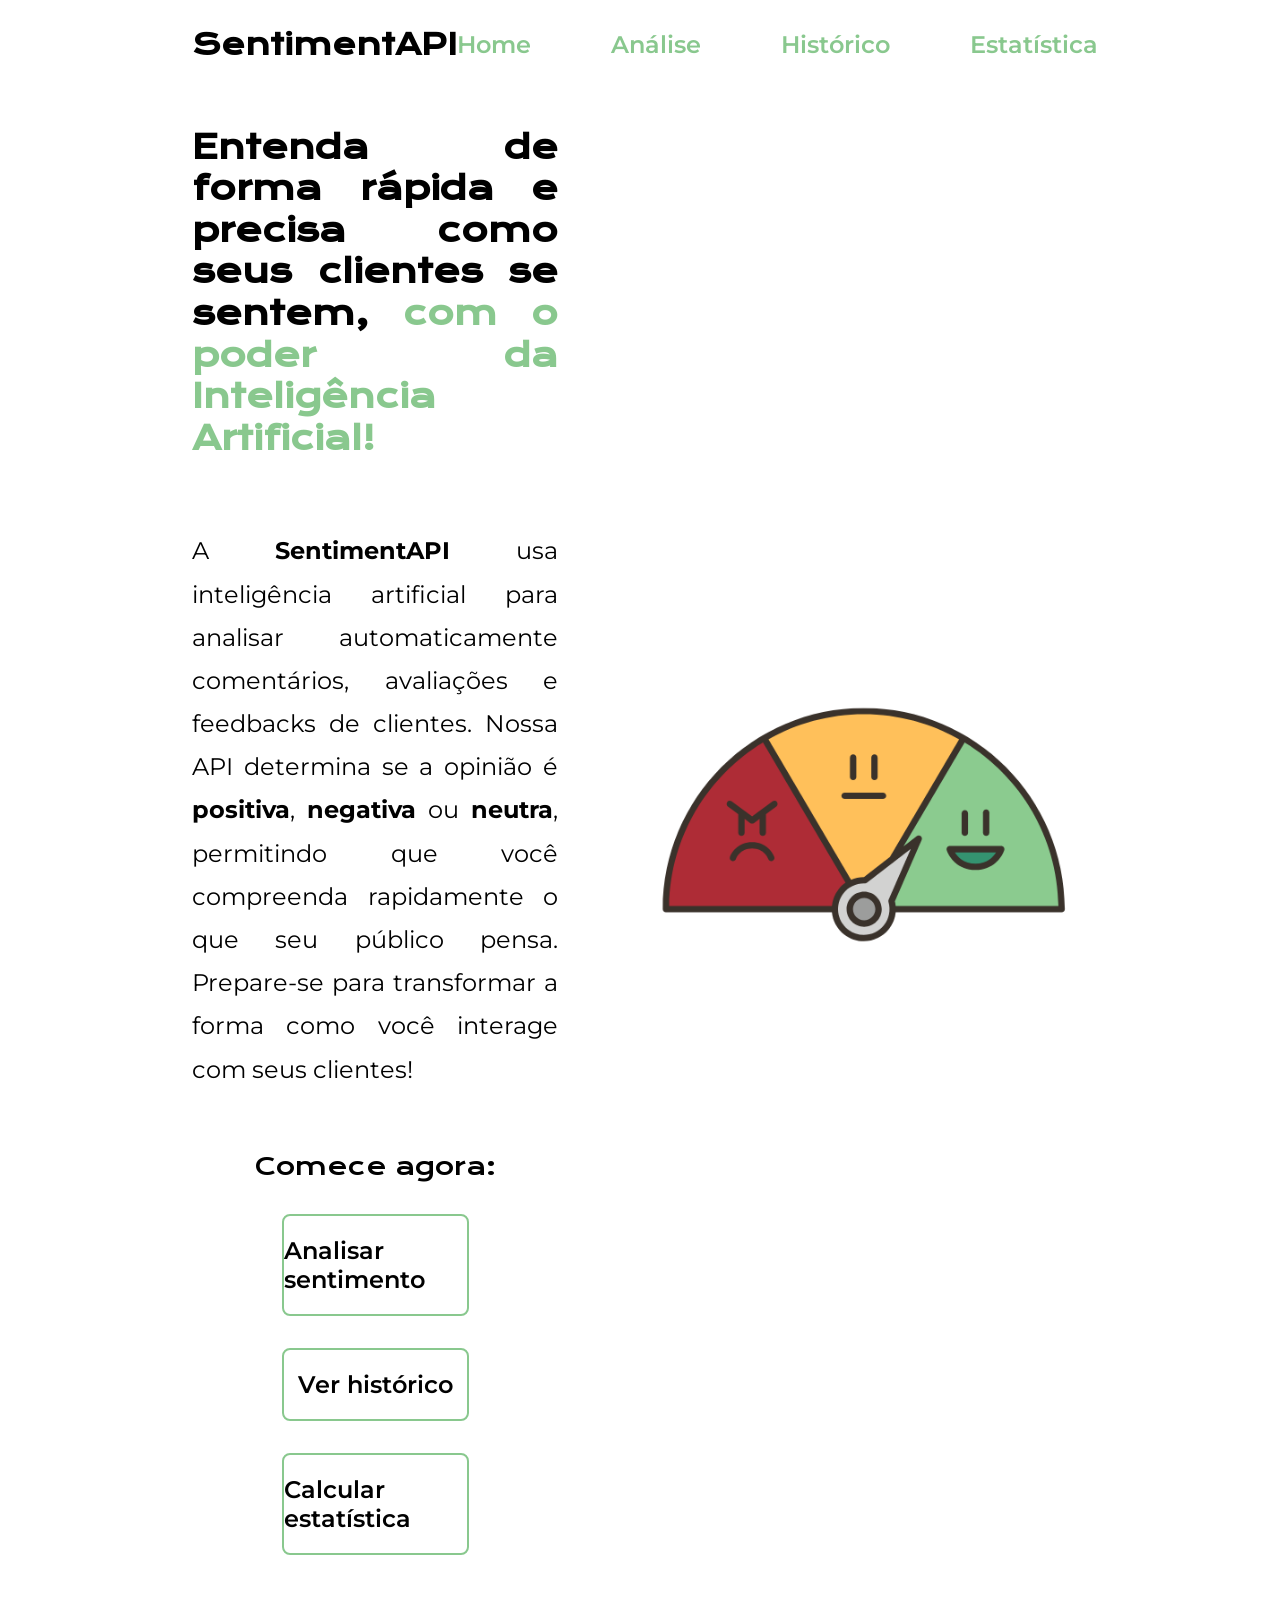
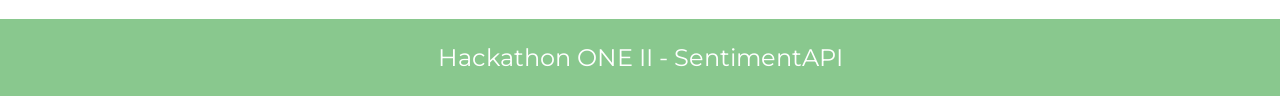
==== front-end/index.html @ 6873ef8d "Add files via upload feat: add front-end pages, styles and scripts for SentimentAPI" ====
<!DOCTYPE html>
<html lang="pt-br">
  <head>
    <meta charset="UTF-8" />
    <meta name="viewport" content="width=device-width, initial-scale=1.0" />
    <title>SentimentAPI</title>
    <link rel="icon" href="assets/favicon.png" type="image/x-icon" />
    <link rel="stylesheet" href="styles/style.css" />
  </head>
  <body>
    <header class="header">
      <div class="header__content">
        <span class="header__logo"><strong>SentimentAPI</strong></span>
        <nav class="header__menu">
          <a class="header__menu__link" href="index.html">Home</a>
          <a class="header__menu__link" href="analyze.html">Análise</a>
          <a class="header__menu__link" href="history.html">Histórico</a>
          <a class="header__menu__link" href="stats.html">Estatística</a>
        </nav>
      </div>
    </header>
    <main class="presentation">
      <section class="presentation__content">
        <h1 class="presentation__content__title">
          Entenda de forma rápida e precisa como seus clientes se sentem,
          <strong class="title-highlight"
            >com o poder da Inteligência Artificial!</strong
          >
        </h1>
        <p class="presentation__content__text">
          A <strong>SentimentAPI</strong> usa inteligência artificial para
          analisar automaticamente comentários, avaliações e feedbacks de
          clientes. Nossa API determina se a opinião é
          <strong>positiva</strong>, <strong>negativa</strong> ou
          <strong>neutra</strong>, permitindo que você compreenda rapidamente o
          que seu público pensa. Prepare-se para transformar a forma como você
          interage com seus clientes!
        </p>
        <div class="presentation__link">
          <h2 class="presentation__link__subtitle">Comece agora:</h2>
          <a class="presentation__link__navigation" href="analyze.html">
            Analisar sentimento
          </a>
          <a class="presentation__link__navigation" href="history.html">
            Ver histórico
          </a>
          <a class="presentation__link__navigation" href="stats.html">
            Calcular estatística
          </a>
        </div>
      </section>
      <img
        class="presentation__image"
        src="assets/satisfaction.png"
        alt="Medidor de satisfação"
      />
    </main>
    <footer class="footer">
      <p>Hackathon ONE II - SentimentAPI</p>
    </footer>
  </body>
</html>
---- front-end/styles/style.css ----
@import url("https://fonts.googleapis.com/css2?family=Krona+One&family=Montserrat:ital@0;1&display=swap");
@import url("https://fonts.googleapis.com/css2?family=Montserrat:ital,wght@0,600;1,600&display=swap");

:root {
  --cor-primaria: #ffffff;
  --cor-secundaria: #000000;
  --cor-terciaria: #89c88e;
  --cor-hover: #ffbf5a;

  --fonte-primaria: "Krona One", sans-serif;
  --fonte-secundaria: "Montserrat", sans-serif;
}

* {
  margin: 0;
  padding: 0;
}

body {
  height: 100vh;
  box-sizing: border-box;
  background-color: var(--cor-primaria);
  color: var(--cor-secundaria);
  display: flex;
  flex-direction: column;
}

.header {
  padding: 2% 15% 0 15%;
}

.header__content {
  display: flex;
  align-items: center;
  justify-content: space-between;
}

.header__logo {
  font-family: var(--fonte-primaria);
  font-size: 1.8rem;
  color: var(--cor-secundaria);
}

.header__menu {
  display: flex;
  gap: 80px;
}

.header__menu__link {
  font-family: var(--fonte-secundaria);
  font-size: 1.5rem;
  font-weight: 600;
  color: var(--cor-terciaria);
  text-decoration: none;
}

.presentation {
  flex: 1;
  padding: 5% 15%;
  display: flex;
  align-items: center;
  justify-content: space-between;
  gap: 82px;
}

.presentation__content {
  width: 50%;
  display: flex;
  flex-direction: column;
  gap: 60px;
  text-align: justify;
}

.presentation__content__title {
  font-size: 2rem;
  font-family: var(--fonte-primaria);
  line-height: 1.3;
  text-align: justify;
  margin-bottom: 10px;
}

.title-highlight {
  color: var(--cor-terciaria);
  text-decoration: none;
}

.presentation__content__text {
  font-size: 1.5rem;
  font-family: var(--fonte-secundaria);
  text-align: justify;
  line-height: 1.8;
}

.presentation__content__image {
  justify-content: center;
  max-width: 300px;
  margin: 1rem auto 0 auto;
  display: block;
}

.presentation__content__image img {
  width: 100%;
}

.presentation__link {
  display: flex;
  flex-direction: column;
  justify-content: space-between;
  align-items: center;
  gap: 32px;
}

.presentation__link__subtitle {
  font-size: 1.5rem;
  font-family: var(--fonte-primaria);
  font-weight: 400;
  color: var(--cor-secundaria);
}

.presentation__link__navigation {
  display: flex;
  justify-content: center;
  gap: 16px;
  border: 2px solid var(--cor-terciaria);
  width: 50%;
  border-radius: 8px;
  font-size: 1.5rem;
  font-weight: 600;
  padding: 20px 0;
  text-decoration: none;
  color: var(--cor-secundaria);
  font-family: var(--fonte-secundaria);
  transition: background-color 0.3s ease;
}

.presentation__link__navigation:hover {
  background-color: var(--cor-hover);
}

.presentation__image {
  width: 50%;
}

.presentation__textarea {
  width: 100%;
  font-size: 1.5rem;
  padding: 10px;
  margin-top: 20px;
  border-radius: 8px;
  border: 1px solid #ddd;
  resize: none;
  font-family: var(--fonte-secundaria);
}

.presentation__button {
  font-size: 1.5rem;
  padding: 10px;
  margin-top: 20px;
  border-radius: 8px;
  border: none;
  background-color: var(--cor-terciaria);
  color: var(--cor-primaria);
  cursor: pointer;
  font-family: var(--fonte-secundaria);
}

.presentation__result {
  width: 50%;
  display: flex;
  flex-direction: column;
  align-items: center;
  text-align: center;
  gap: 20px;
}

.presentation__result__title {
  font-size: 2rem;
  font-family: var(--fonte-primaria);
  line-height: 1.3;
  text-align: justify;
  margin-bottom: 10px;
}

.presentation__result__text {
  font-size: 2rem;
  font-family: var(--fonte-secundaria);
  font-weight: 600;
}

.presentation__result__emoji {
  font-size: 5rem;
  margin-top: 20px;
}

.presentation__input {
  width: 96%;
  padding: 12px;
  font-size: 1.2rem;
  border-radius: 8px;
  border: 1px solid #ccc;
  margin-bottom: 16px;
}

.presentation__stats {
  width: 45%;
  display: flex;
  flex-direction: column;
  gap: 20px;
}

.presentation__stats__title {
  font-size: 2rem;
  font-family: var(--fonte-primaria);
  line-height: 1.3;
  text-align: center;
  margin-bottom: 10px;
}

.presentation__label {
  font-family: var(--fonte-secundaria);
  font-size: 1.2rem;
  font-weight: 600;
  margin-bottom: 8px;
  display: block;
  color: var(--cor-secundaria);
  text-align: center;
}

.history__wrapper {
  width: 50%;
  display: flex;
  flex-direction: column;
}

.history {
  display: flex;
  flex-direction: column;
  gap: 20px;
}

.history__item {
  display: flex;
  gap: 20px;
  padding: 20px;
  border-radius: 12px;
  border: 1px solid #e0e0e0;
  background-color: #fafafa;
}

.history__emoji {
  font-size: 2.5rem;
}

.history__info {
  display: flex;
  flex-direction: column;
  gap: 6px;
}

.history__comment {
  font-size: 1.1rem;
  font-family: var(--fonte-secundaria);
  color: var(--cor-secundaria);
}

.history__sentiment {
  font-size: 1.3rem;
  font-weight: 600;
  color: var(--cor-terciaria);
  font-family: var(--fonte-secundaria);
}

.history__probability {
  font-size: 1.1rem;
  color: var(--cor-secundaria);
  font-family: var(--fonte-secundaria);
}

.history__empty {
  text-align: center;
  padding: 40px;
}

.history__empty-text {
  font-size: 28px;
  font-weight: 600;
  margin-bottom: 4px;
  color: var(--cor-secundaria);
  font-family: var(--fonte-secundaria);
}

.history__empty-subtext {
  font-size: 24px;
  color: var(--cor-secundaria);
  font-family: var(--fonte-secundaria);
}

.pagination {
  margin-top: 40px;
  width: 100%;
  display: flex;
  justify-content: center;
  align-items: center;
  gap: 20px;
}

.pagination__button {
  padding: 10px 20px;
  border-radius: 8px;
  border: none;
  background-color: var(--cor-terciaria);
  color: #fff;
  font-size: 1rem;
  font-family: var(--fonte-secundaria);
  cursor: pointer;
}

.pagination__info {
  font-family: var(--fonte-secundaria);
  font-size: 1.1rem;
}

.sentiment--positive {
  color: #6fbf73;
}

.sentiment--negative {
  color: #e57373;
}

.sentiment--neutral {
  color: #ffb74d;
}

.stats__card {
  display: flex;
  align-items: center;
  justify-content: space-between;
  padding: 20px;
  border-radius: 12px;
  font-size: 1.3rem;
  font-family: var(--fonte-secundaria);
  background-color: #f5f5f5;
}

.stats__message {
  margin-top: 1rem;
  font-size: 1.2rem;
  color: var(--fonte-secundaria);
  font-family: var(--fonte-secundaria);
  text-align: center;
}

.stats__emoji {
  font-size: 2rem;
}

.stats--positive {
  border-left: 6px solid #4caf50;
}

.stats--neutral {
  border-left: 6px solid #ffb300;
}

.stats--negative {
  border-left: 6px solid #f44336;
}

.footer {
  padding: 24px;
  color: var(--cor-primaria);
  background-color: var(--cor-terciaria);
  text-align: center;
  font-family: var(--fonte-secundaria);
  font-size: 1.5rem;
  font-weight: 400;
}

@media (max-width: 1200px) {
  .header {
    padding: 10%;
  }

  .header__content {
    justify-content: center;
  }

  .presentation {
    flex-direction: column;
    gap: 40px;
    padding: 5%;
  }

  .presentation__content {
    width: auto;
  }
}
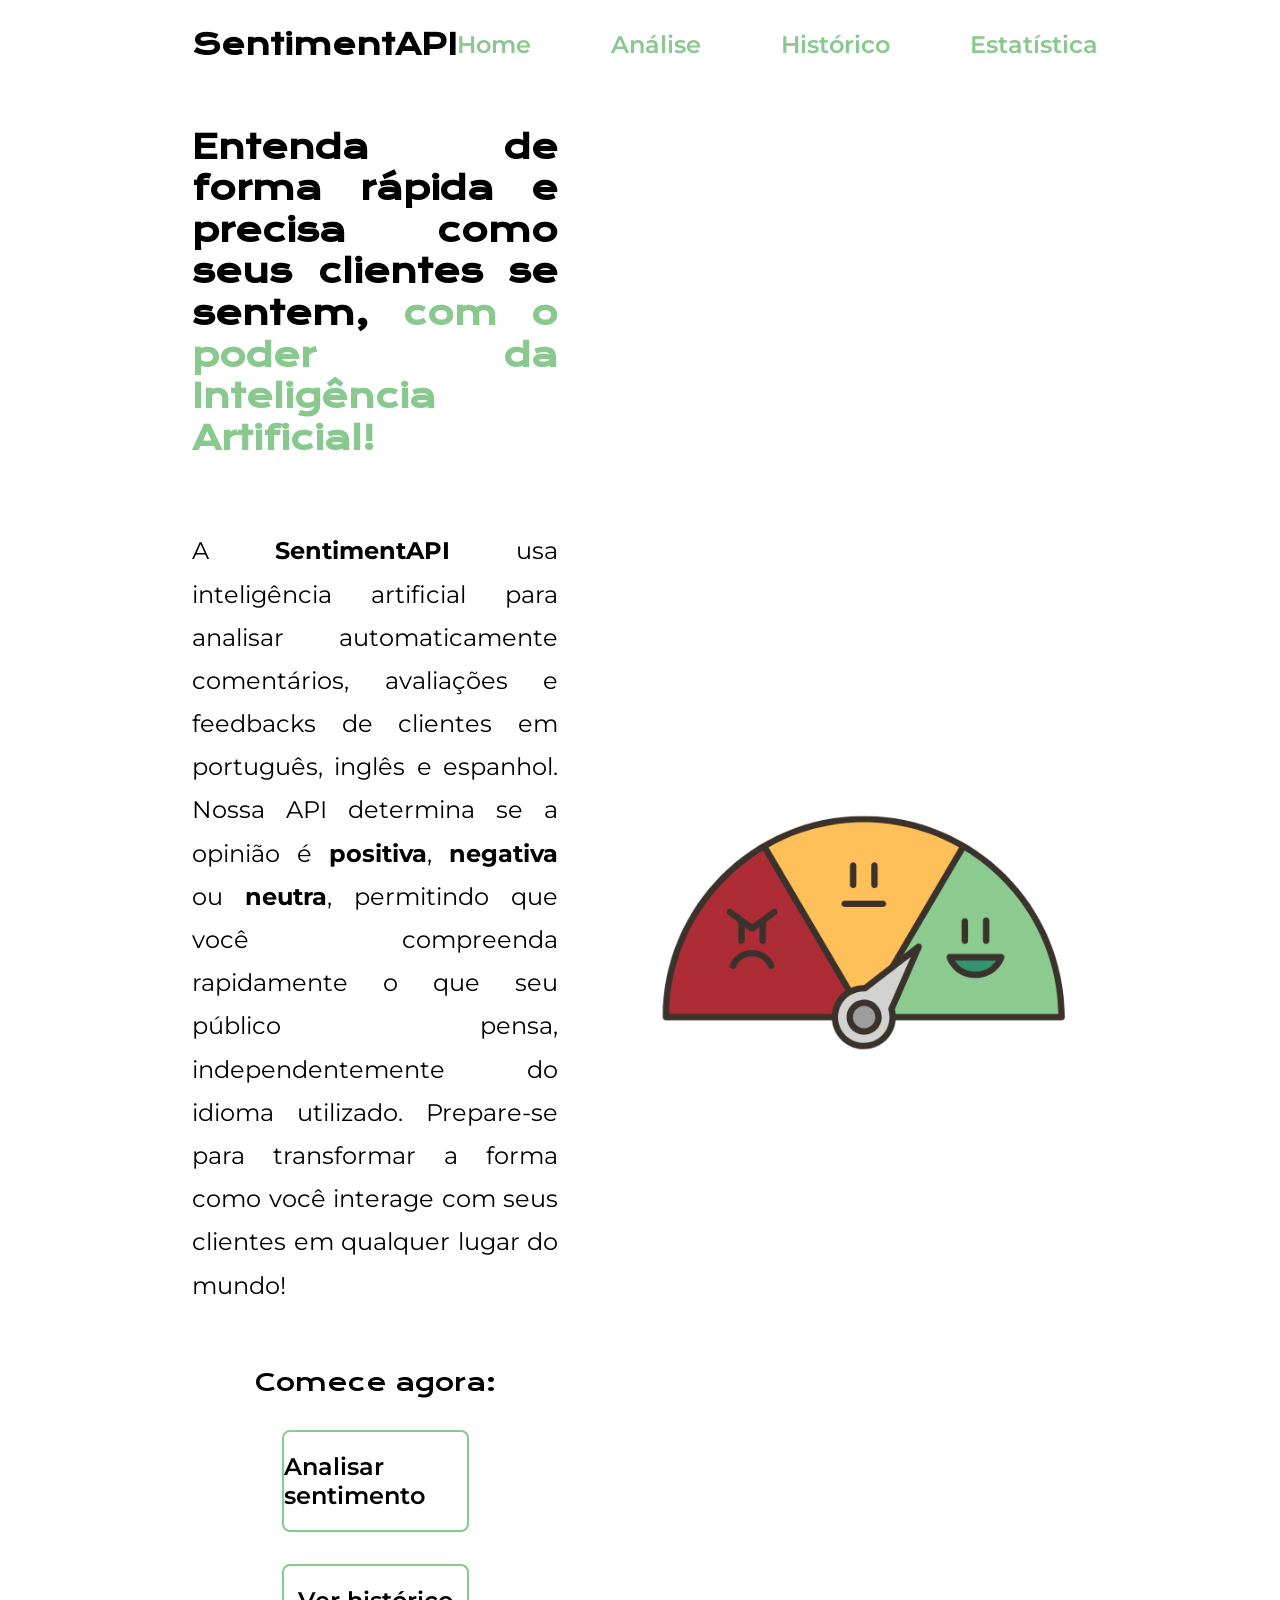
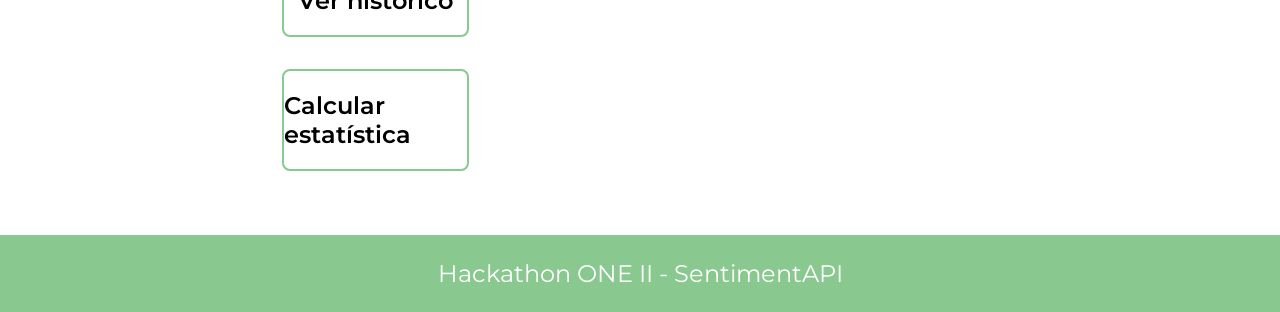
==== commit a5cf3a68: "feat: add batch analysis UI and total comments indicators - Display total comments in history and st" ====
--- a/front-end/index.html
+++ b/front-end/index.html
@@ -1,62 +1,63 @@
 <!DOCTYPE html>
 <html lang="pt-br">
-  <head>
-    <meta charset="UTF-8" />
-    <meta name="viewport" content="width=device-width, initial-scale=1.0" />
+<head>
+    <meta charset="UTF-8"/>
+    <meta name="viewport" content="width=device-width, initial-scale=1.0"/>
     <title>SentimentAPI</title>
-    <link rel="icon" href="assets/favicon.png" type="image/x-icon" />
-    <link rel="stylesheet" href="styles/style.css" />
-  </head>
-  <body>
-    <header class="header">
-      <div class="header__content">
+    <link rel="icon" href="assets/favicon.png" type="image/x-icon"/>
+    <link rel="stylesheet" href="styles/style.css"/>
+</head>
+<body>
+<header class="header">
+    <div class="header__content">
         <span class="header__logo"><strong>SentimentAPI</strong></span>
         <nav class="header__menu">
-          <a class="header__menu__link" href="index.html">Home</a>
-          <a class="header__menu__link" href="analyze.html">Análise</a>
-          <a class="header__menu__link" href="history.html">Histórico</a>
-          <a class="header__menu__link" href="stats.html">Estatística</a>
+            <a class="header__menu__link" href="index.html">Home</a>
+            <a class="header__menu__link" href="analyze.html">Análise</a>
+            <a class="header__menu__link" href="history.html">Histórico</a>
+            <a class="header__menu__link" href="stats.html">Estatística</a>
         </nav>
-      </div>
-    </header>
-    <main class="presentation">
-      <section class="presentation__content">
+    </div>
+</header>
+<main class="presentation">
+    <section class="presentation__content">
         <h1 class="presentation__content__title">
-          Entenda de forma rápida e precisa como seus clientes se sentem,
-          <strong class="title-highlight"
+            Entenda de forma rápida e precisa como seus clientes se sentem,
+            <strong class="title-highlight"
             >com o poder da Inteligência Artificial!</strong
-          >
+            >
         </h1>
         <p class="presentation__content__text">
-          A <strong>SentimentAPI</strong> usa inteligência artificial para
-          analisar automaticamente comentários, avaliações e feedbacks de
-          clientes. Nossa API determina se a opinião é
-          <strong>positiva</strong>, <strong>negativa</strong> ou
-          <strong>neutra</strong>, permitindo que você compreenda rapidamente o
-          que seu público pensa. Prepare-se para transformar a forma como você
-          interage com seus clientes!
+            A <strong>SentimentAPI</strong> usa inteligência artificial para
+            analisar automaticamente comentários, avaliações e feedbacks de
+            clientes em português, inglês e espanhol. Nossa API determina se a
+            opinião é <strong>positiva</strong>, <strong>negativa</strong> ou
+            <strong>neutra</strong>, permitindo que você compreenda rapidamente o
+            que seu público pensa, independentemente do idioma utilizado.
+            Prepare-se para transformar a forma como você interage com seus
+            clientes em qualquer lugar do mundo!
         </p>
         <div class="presentation__link">
-          <h2 class="presentation__link__subtitle">Comece agora:</h2>
-          <a class="presentation__link__navigation" href="analyze.html">
-            Analisar sentimento
-          </a>
-          <a class="presentation__link__navigation" href="history.html">
-            Ver histórico
-          </a>
-          <a class="presentation__link__navigation" href="stats.html">
-            Calcular estatística
-          </a>
+            <h2 class="presentation__link__subtitle">Comece agora:</h2>
+            <a class="presentation__link__navigation" href="analyze.html">
+                Analisar sentimento
+            </a>
+            <a class="presentation__link__navigation" href="history.html">
+                Ver histórico
+            </a>
+            <a class="presentation__link__navigation" href="stats.html">
+                Calcular estatística
+            </a>
         </div>
-      </section>
-      <img
-        class="presentation__image"
-        src="assets/satisfaction.png"
-        alt="Medidor de satisfação"
-      />
-    </main>
-    <footer class="footer">
-      <p>Hackathon ONE II - SentimentAPI</p>
-    </footer>
-  </body>
+    </section>
+    <img
+            class="presentation__image"
+            src="assets/satisfaction.png"
+            alt="Medidor de satisfação"
+    />
+</main>
+<footer class="footer">
+    <p>Hackathon ONE II - SentimentAPI</p>
+</footer>
+</body>
 </html>
--- a/front-end/styles/style.css
+++ b/front-end/styles/style.css
@@ -142,7 +142,7 @@
 }
 
 .presentation__textarea {
-  width: 100%;
+  width: 97%;
   font-size: 1.5rem;
   padding: 10px;
   margin-top: 20px;
@@ -153,6 +153,8 @@
 }
 
 .presentation__button {
+  width: 100%;
+  text-align: center;
   font-size: 1.5rem;
   padding: 10px;
   margin-top: 20px;
@@ -295,6 +297,16 @@
   font-family: var(--fonte-secundaria);
 }
 
+.history__total {
+  font-family: var(--fonte-secundaria);
+  margin-top: 20px;
+  text-align: center;
+  font-size: 1.2rem;
+  font-weight: 500;
+  color: var(--cor-secundaria);
+  opacity: 0.9;
+}
+
 .pagination {
   margin-top: 40px;
   width: 100%;
@@ -367,6 +379,26 @@
   border-left: 6px solid #f44336;
 }
 
+.stats__total {
+  font-family: var(--fonte-secundaria);
+  margin-top: 10px;
+  text-align: center;
+  font-size: 1.2rem;
+  font-weight: 500;
+  color: var(--cor-secundaria);
+  opacity: 0.9;
+}
+
+.stats__used-info {
+  font-family: var(--fonte-secundaria);
+  margin-top: 10px;
+  text-align: center;
+  font-size: 1.2rem;
+  font-weight: 500;
+  color: var(--cor-secundaria);
+  opacity: 0.9;
+}
+
 .footer {
   padding: 24px;
   color: var(--cor-primaria);
